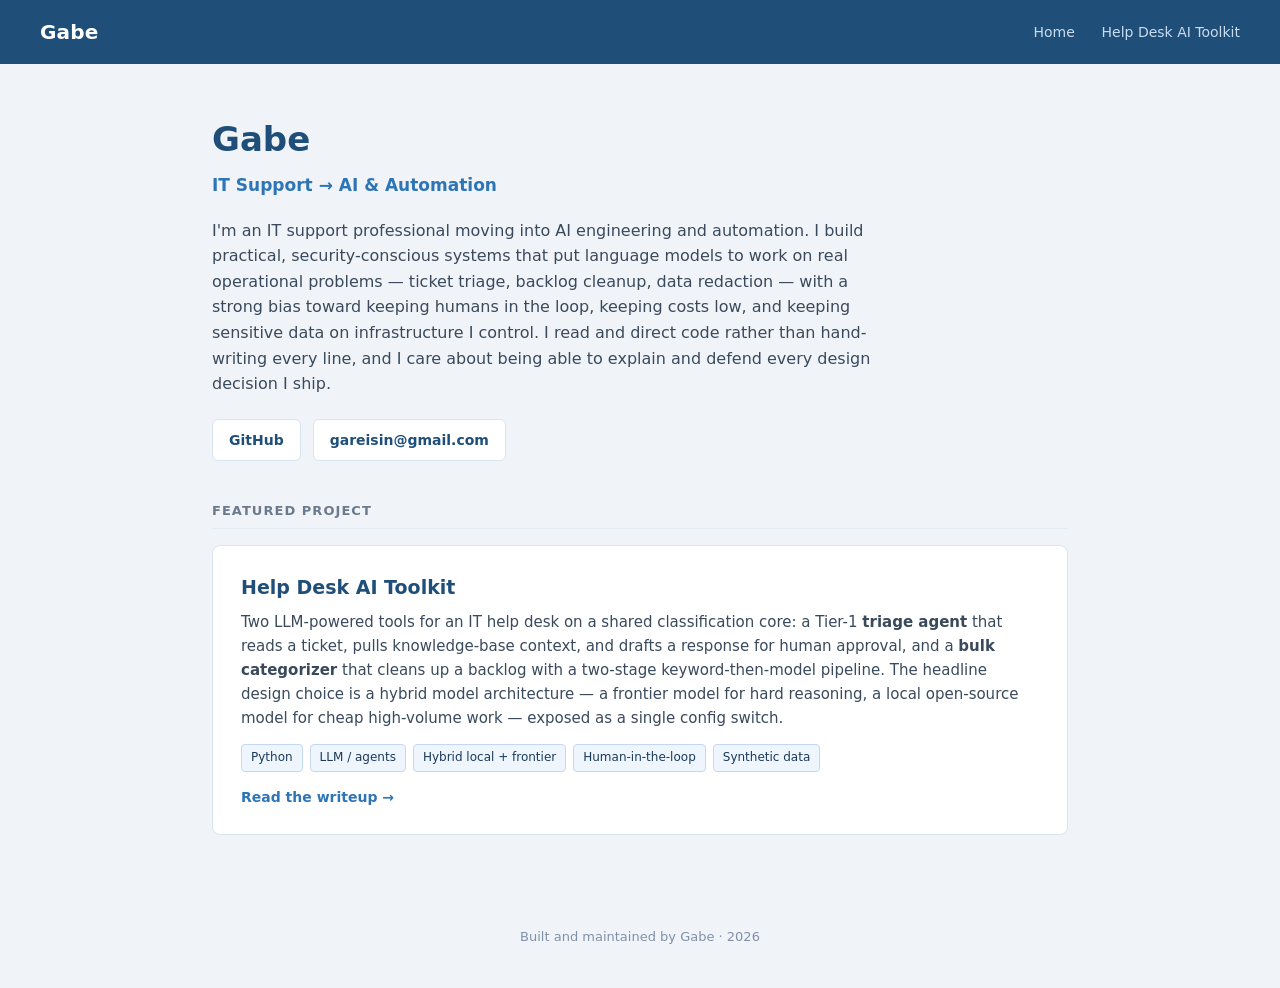
==== index.html @ 7705eb79 "Clean-room portfolio site: landing + Help Desk AI Toolkit writeup" ====
<!DOCTYPE html>
<html lang="en">
<head>
<meta charset="UTF-8">
<meta name="viewport" content="width=device-width, initial-scale=1.0">
<meta name="description" content="Gabe — IT support professional building practical, security-conscious AI and automation systems.">
<title>Gabe — IT Support & AI Automation</title>
<link rel="stylesheet" href="assets/style.css">
</head>
<body>

<header class="site-header">
  <div class="brand">Gabe</div>
  <nav>
    <a href="index.html">Home</a>
    <a href="helpdesk-toolkit.html">Help Desk AI Toolkit</a>
  </nav>
</header>

<main class="wrap">

  <section class="hero">
    <h1>Gabe</h1>
    <div class="tagline">IT Support &rarr; AI &amp; Automation</div>
    <p class="about">
      I'm an IT support professional moving into AI engineering and automation. I build
      practical, security-conscious systems that put language models to work on real
      operational problems &mdash; ticket triage, backlog cleanup, data redaction &mdash; with
      a strong bias toward keeping humans in the loop, keeping costs low, and keeping
      sensitive data on infrastructure I control. I read and direct code rather than
      hand-writing every line, and I care about being able to explain and defend every
      design decision I ship.
    </p>

    <div class="contact">
      <a href="https://github.com/gareisin" target="_blank" rel="noopener">GitHub</a>
      <!-- LinkedIn: add href once provided -->
      <a id="linkedin-link" href="https://www.linkedin.com/" target="_blank" rel="noopener" style="display:none">LinkedIn</a>
      <span class="linkbtn" id="email-link" role="link" tabindex="0">Email</span>
    </div>
  </section>

  <div class="section-heading">Featured Project</div>

  <div class="project-grid">
    <a class="project-card" href="helpdesk-toolkit.html">
      <div class="card-title">Help Desk AI Toolkit</div>
      <div class="card-summary">
        Two LLM-powered tools for an IT help desk on a shared classification core: a
        Tier-1 <strong>triage agent</strong> that reads a ticket, pulls knowledge-base
        context, and drafts a response for human approval, and a <strong>bulk
        categorizer</strong> that cleans up a backlog with a two-stage keyword-then-model
        pipeline. The headline design choice is a hybrid model architecture &mdash; a
        frontier model for hard reasoning, a local open-source model for cheap
        high-volume work &mdash; exposed as a single config switch.
      </div>
      <div class="tags">
        <span class="tag">Python</span>
        <span class="tag">LLM / agents</span>
        <span class="tag">Hybrid local + frontier</span>
        <span class="tag">Human-in-the-loop</span>
        <span class="tag">Synthetic data</span>
      </div>
      <div class="card-link" style="margin-top:14px;">Read the writeup &rarr;</div>
    </a>
  </div>

</main>

<footer class="site-footer">
  Built and maintained by Gabe &middot; <span id="year"></span>
</footer>

<script>
  // Year stamp
  document.getElementById('year').textContent = new Date().getFullYear();

  // Email assembled at runtime so the address never appears in static HTML
  // (keeps it out of reach of the bulk of harvesting bots, which don't run JS).
  (function () {
    var user = 'gareisin', domain = 'gmail.com', addr = user + '@' + domain;
    var el = document.getElementById('email-link');
    el.textContent = addr;
    el.addEventListener('click', function () { window.location.href = 'mailto:' + addr; });
    el.addEventListener('keydown', function (e) {
      if (e.key === 'Enter' || e.key === ' ') { window.location.href = 'mailto:' + addr; }
    });
  })();
</script>
</body>
</html>
---- assets/style.css ----
/* Portfolio theme — clean, professional, no external dependencies. */
*, *::before, *::after { box-sizing: border-box; margin: 0; padding: 0; }
body {
  font-family: 'Segoe UI', system-ui, Arial, sans-serif;
  background: #F0F4F8; color: #1A2332; font-size: 15px; line-height: 1.6;
}
a { color: #2E75B6; }

/* Header */
.site-header {
  background: #1F4E79; color: #fff; padding: 0 40px; height: 64px;
  display: flex; align-items: center; justify-content: space-between;
}
.site-header .brand { font-size: 20px; font-weight: 700; letter-spacing: 0.01em; }
.site-header nav a {
  color: #C8DCF0; text-decoration: none; font-size: 14px; margin-left: 22px;
}
.site-header nav a:hover { color: #fff; }

/* Layout */
.wrap { max-width: 920px; margin: 0 auto; padding: 48px 32px 64px; }

/* Hero */
.hero { margin-bottom: 40px; }
.hero h1 { font-size: 34px; font-weight: 700; color: #1F4E79; margin-bottom: 6px; }
.hero .tagline { font-size: 17px; color: #2E75B6; font-weight: 600; margin-bottom: 18px; }
.hero p.about { font-size: 16px; color: #3A4A5C; max-width: 660px; }

/* Contact row */
.contact { display: flex; flex-wrap: wrap; gap: 12px; margin-top: 22px; }
.contact a, .contact span.linkbtn {
  display: inline-flex; align-items: center; gap: 7px;
  background: #fff; border: 1px solid #D8E4EF; border-radius: 6px;
  padding: 9px 16px; font-size: 14px; font-weight: 600; color: #1F4E79;
  text-decoration: none; transition: box-shadow 0.15s, transform 0.15s;
  cursor: pointer;
}
.contact a:hover, .contact span.linkbtn:hover {
  box-shadow: 0 3px 12px rgba(31,78,121,0.14); transform: translateY(-1px);
}

/* Section heading */
.section-heading {
  font-size: 13px; font-weight: 700; text-transform: uppercase; letter-spacing: 0.08em;
  color: #6B7A8D; margin: 40px 0 16px; padding-bottom: 6px; border-bottom: 1px solid #E2EAF3;
}

/* Project card */
.project-grid { display: grid; grid-template-columns: 1fr; gap: 20px; }
.project-card {
  background: #fff; border: 1px solid #D8E4EF; border-radius: 8px; padding: 26px 28px;
  text-decoration: none; color: inherit; display: block;
  transition: box-shadow 0.15s, transform 0.15s;
}
.project-card:hover { box-shadow: 0 4px 16px rgba(31,78,121,0.13); transform: translateY(-2px); }
.project-card .card-title { font-size: 19px; font-weight: 700; color: #1F4E79; margin-bottom: 8px; }
.project-card .card-summary { font-size: 15px; color: #3A4A5C; margin-bottom: 14px; }
.project-card .card-link { font-size: 14px; color: #2E75B6; font-weight: 600; }

.tags { display: flex; flex-wrap: wrap; gap: 7px; margin-top: 8px; }
.tag {
  font-size: 12px; background: #EEF5FC; color: #1A3A5C; border: 1px solid #C5D8EF;
  border-radius: 4px; padding: 3px 9px;
}

/* Project detail page */
.breadcrumb { font-size: 13px; color: #6B7A8D; margin-bottom: 18px; }
.breadcrumb a { text-decoration: none; }
.breadcrumb a:hover { text-decoration: underline; }

.page-hero { border-bottom: 1px solid #D8E4EF; padding-bottom: 26px; margin-bottom: 32px; }
.page-hero h1 { font-size: 28px; font-weight: 700; color: #1F4E79; margin-bottom: 10px; }
.page-hero .summary { font-size: 16px; color: #3A4A5C; max-width: 640px; }

.section {
  background: #fff; border: 1px solid #D8E4EF; border-radius: 8px;
  padding: 26px 30px; margin-bottom: 24px;
}
.section .section-title {
  font-size: 13px; font-weight: 700; text-transform: uppercase; letter-spacing: 0.08em;
  color: #2E75B6; margin-bottom: 14px; padding-bottom: 10px; border-bottom: 2px solid #E3F1FF;
}
.section h3 { font-size: 15px; font-weight: 700; color: #1F4E79; margin: 16px 0 6px; }
.section h3:first-of-type { margin-top: 0; }
.section p { color: #3A4A5C; margin-bottom: 12px; }
.section p:last-child { margin-bottom: 0; }
.section ul { list-style: none; padding: 0; margin: 8px 0; }
.section ul li { font-size: 14px; color: #3A4A5C; padding: 4px 0 4px 16px; position: relative; }
.section ul li::before { content: "\2013"; position: absolute; left: 0; color: #7BA7C9; }

/* Pipeline strip */
.pipeline { display: flex; flex-wrap: wrap; gap: 6px; margin: 16px 0; }
.pipe-step {
  background: #EEF5FC; border: 1px solid #C5D8EF; border-radius: 6px;
  padding: 12px 16px; flex: 1; min-width: 130px;
}
.pipe-step .step-label {
  font-size: 11px; font-weight: 700; text-transform: uppercase; letter-spacing: 0.06em;
  color: #2E75B6; margin-bottom: 4px;
}
.pipe-step .step-desc { font-size: 13px; color: #3A4A5C; }

/* Provider tiers */
.tiers { display: grid; grid-template-columns: repeat(3, 1fr); gap: 12px; margin: 14px 0; }
.tier { border-radius: 6px; padding: 14px 16px; border: 1px solid; }
.tier-mock { background: #F0FFF4; border-color: #B7DFCA; }
.tier-local { background: #EEF5FC; border-color: #C5D8EF; }
.tier-frontier { background: #FDF5FF; border-color: #DABFEF; }
.tier .tier-name { font-weight: 700; font-size: 14px; margin-bottom: 4px; }
.tier-mock .tier-name { color: #1A6B3C; }
.tier-local .tier-name { color: #1060A0; }
.tier-frontier .tier-name { color: #5A1090; }
.tier .tier-use { font-size: 13px; color: #4A5568; }

.repo-link {
  display: inline-block; background: #1F4E79; color: #fff; text-decoration: none;
  font-weight: 600; font-size: 14px; border-radius: 6px; padding: 11px 20px; margin-top: 4px;
}
.repo-link:hover { background: #16395C; }

/* Footer */
.site-footer {
  text-align: center; color: #8090A8; font-size: 13px; padding: 28px 16px 40px;
}

@media (max-width: 640px) {
  .tiers { grid-template-columns: 1fr; }
  .site-header { padding: 0 20px; }
  .wrap { padding: 32px 20px 48px; }
}
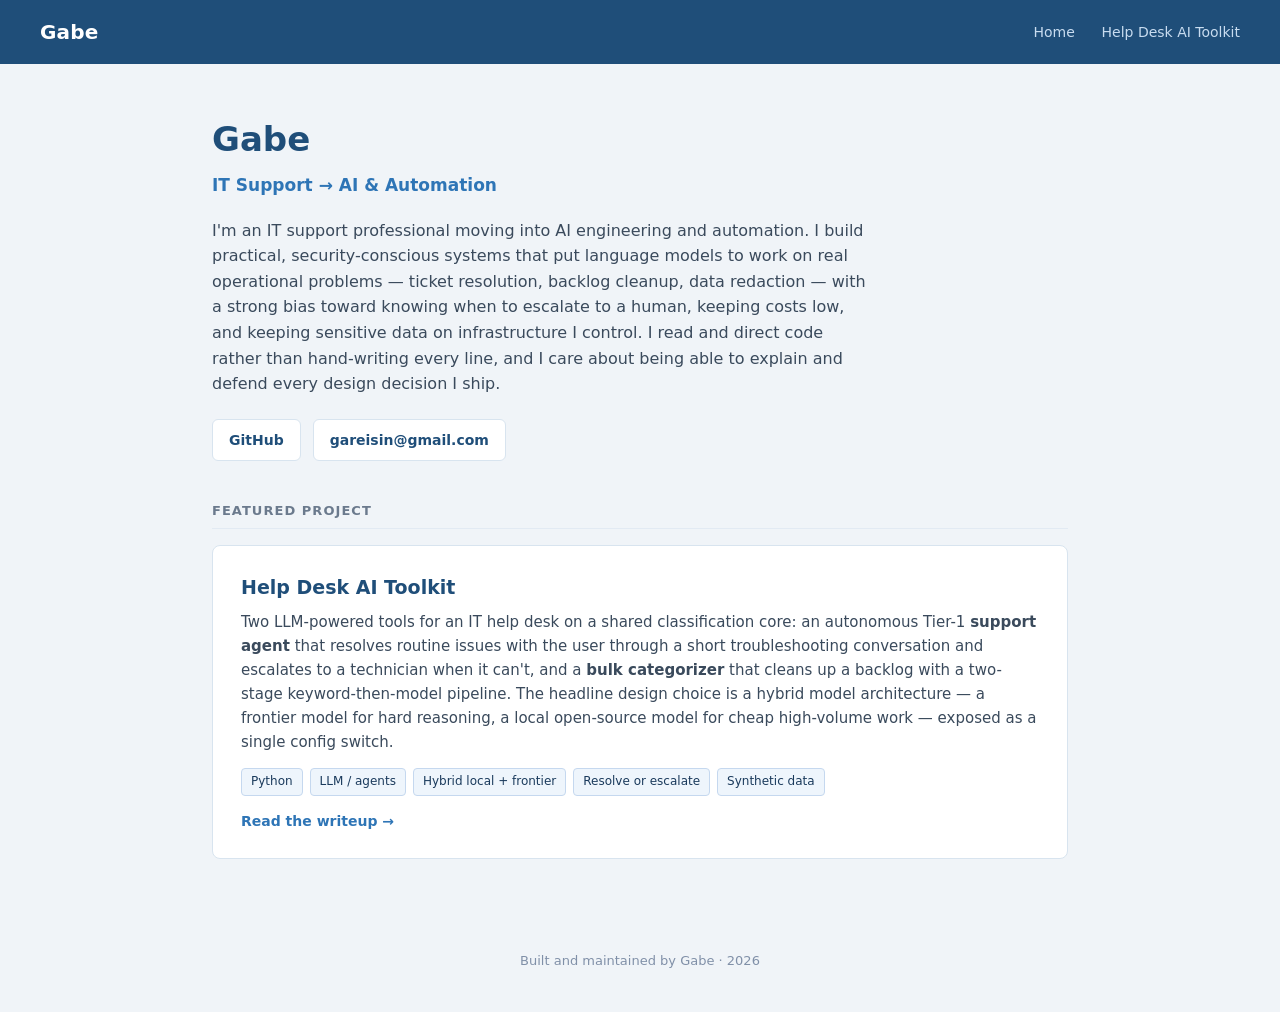
==== commit 2d46fcf4: "Update toolkit writeup to the autonomous Tier-1 support agent (resolve or escalate)" ====
--- a/index.html
+++ b/index.html
@@ -25,8 +25,8 @@
     <p class="about">
       I'm an IT support professional moving into AI engineering and automation. I build
       practical, security-conscious systems that put language models to work on real
-      operational problems &mdash; ticket triage, backlog cleanup, data redaction &mdash; with
-      a strong bias toward keeping humans in the loop, keeping costs low, and keeping
+      operational problems &mdash; ticket resolution, backlog cleanup, data redaction &mdash; with
+      a strong bias toward knowing when to escalate to a human, keeping costs low, and keeping
       sensitive data on infrastructure I control. I read and direct code rather than
       hand-writing every line, and I care about being able to explain and defend every
       design decision I ship.
@@ -46,19 +46,19 @@
     <a class="project-card" href="helpdesk-toolkit.html">
       <div class="card-title">Help Desk AI Toolkit</div>
       <div class="card-summary">
-        Two LLM-powered tools for an IT help desk on a shared classification core: a
-        Tier-1 <strong>triage agent</strong> that reads a ticket, pulls knowledge-base
-        context, and drafts a response for human approval, and a <strong>bulk
-        categorizer</strong> that cleans up a backlog with a two-stage keyword-then-model
-        pipeline. The headline design choice is a hybrid model architecture &mdash; a
-        frontier model for hard reasoning, a local open-source model for cheap
-        high-volume work &mdash; exposed as a single config switch.
+        Two LLM-powered tools for an IT help desk on a shared classification core: an
+        autonomous Tier-1 <strong>support agent</strong> that resolves routine issues with
+        the user through a short troubleshooting conversation and escalates to a technician
+        when it can't, and a <strong>bulk categorizer</strong> that cleans up a backlog with
+        a two-stage keyword-then-model pipeline. The headline design choice is a hybrid model
+        architecture &mdash; a frontier model for hard reasoning, a local open-source model
+        for cheap high-volume work &mdash; exposed as a single config switch.
       </div>
       <div class="tags">
         <span class="tag">Python</span>
         <span class="tag">LLM / agents</span>
         <span class="tag">Hybrid local + frontier</span>
-        <span class="tag">Human-in-the-loop</span>
+        <span class="tag">Resolve or escalate</span>
         <span class="tag">Synthetic data</span>
       </div>
       <div class="card-link" style="margin-top:14px;">Read the writeup &rarr;</div>
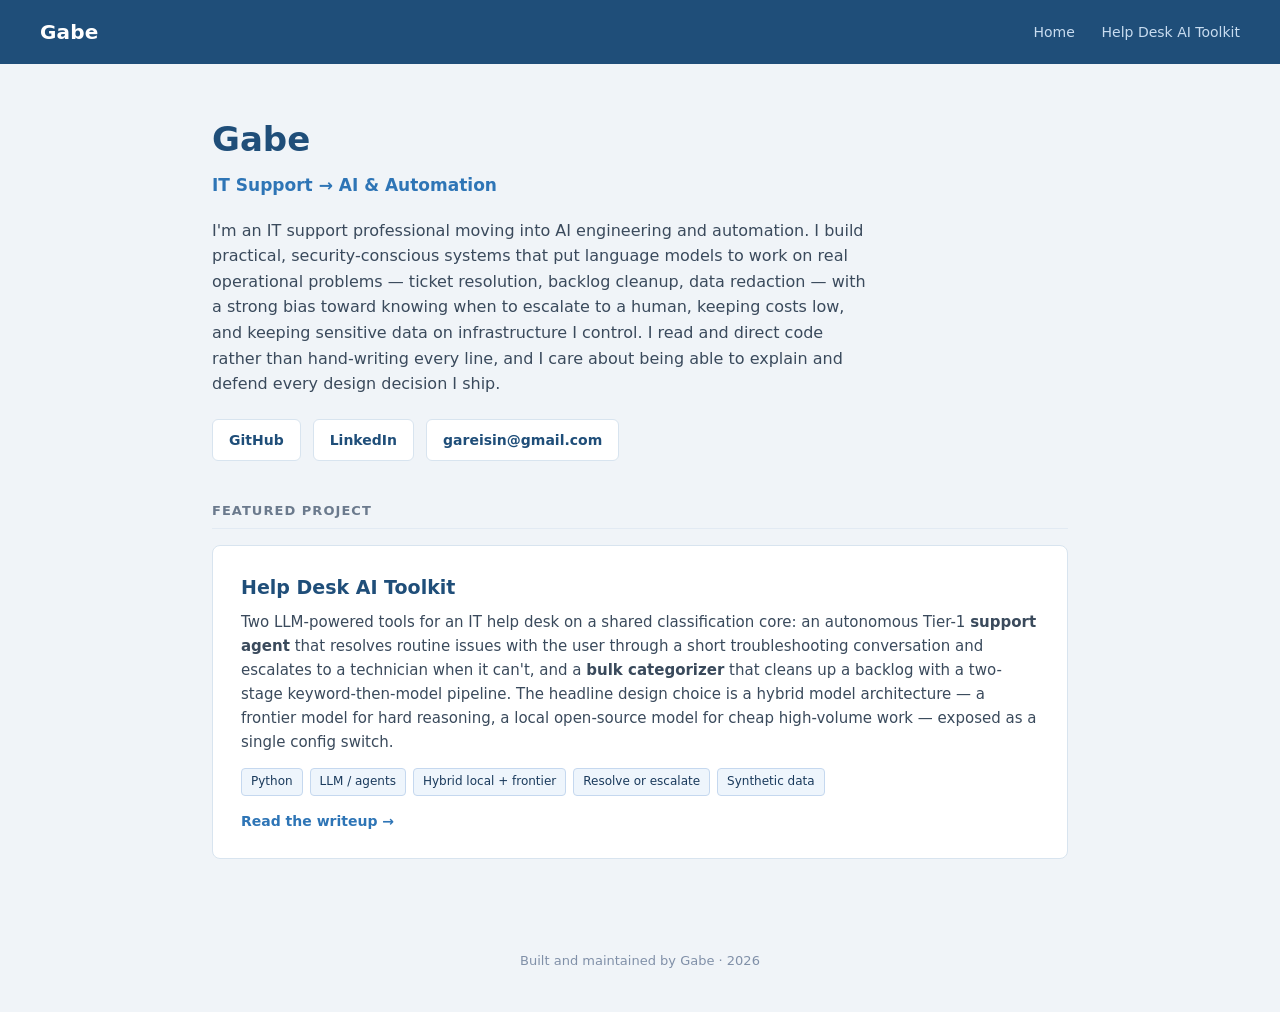
==== commit ff9d9257: "Add LinkedIn profile link" ====
--- a/index.html
+++ b/index.html
@@ -34,8 +34,7 @@
 
     <div class="contact">
       <a href="https://github.com/gareisin" target="_blank" rel="noopener">GitHub</a>
-      <!-- LinkedIn: add href once provided -->
-      <a id="linkedin-link" href="https://www.linkedin.com/" target="_blank" rel="noopener" style="display:none">LinkedIn</a>
+      <a href="https://www.linkedin.com/in/gabriel-reisinger-11487b130" target="_blank" rel="noopener">LinkedIn</a>
       <span class="linkbtn" id="email-link" role="link" tabindex="0">Email</span>
     </div>
   </section>
